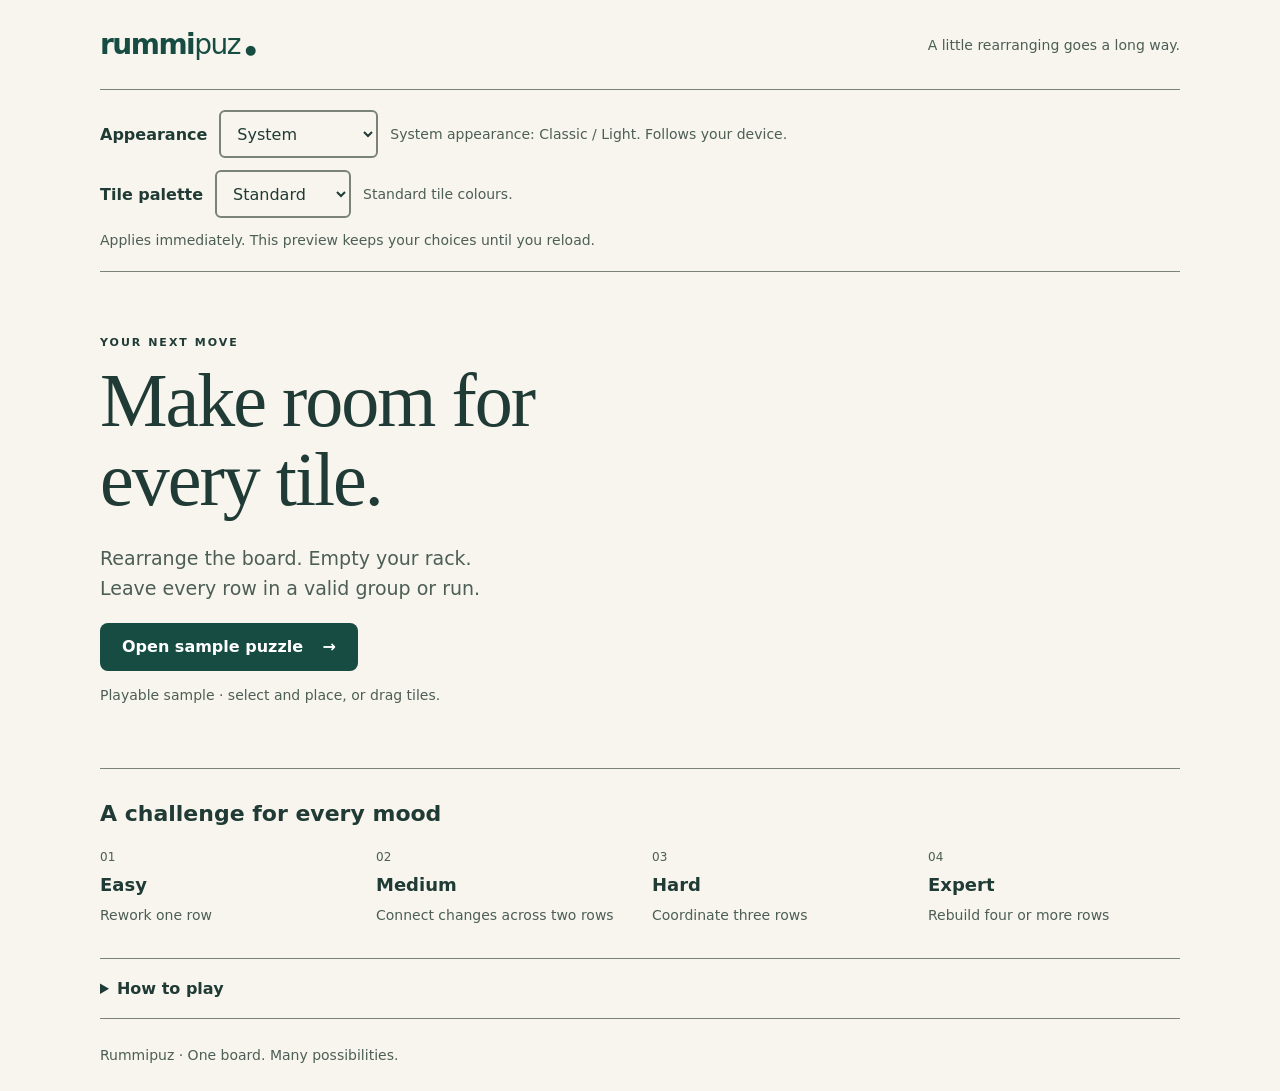
==== app/index.html @ a9812926 "Add mouse controls" ====
<!doctype html>
<html lang="en">
  <head>
    <meta charset="utf-8">
    <meta name="viewport" content="width=device-width, initial-scale=1">
    <meta name="theme-color" content="#174c43">
    <meta name="description" content="Rummipuz — rearrange the board, empty your rack.">
    <title>Rummipuz</title>
    <link rel="stylesheet" href="./styles.css">
    <script type="module" src="./main.js"></script>
  </head>
  <body>
    <header class="app-header">
      <a class="wordmark" href="./" aria-label="Rummipuz home">rummi<span>puz</span><span class="logo-dot" aria-hidden="true">●</span></a>
      <span class="header-note">A little rearranging goes a long way.</span>
    </header>
    <main>
      <section class="appearance" aria-labelledby="appearance-title">
        <label id="appearance-title" for="appearance-mode">Appearance</label>
        <select id="appearance-mode" aria-describedby="appearance-status appearance-note">
          <option value="system" selected>System</option>
          <option value="light">Classic / Light</option>
          <option value="dark">Dark</option>
          <option value="high-contrast">High Contrast</option>
        </select>
        <p id="appearance-status" role="status">System appearance follows your device.</p>
        <div class="palette-setting">
          <label for="tile-palette">Tile palette</label>
          <select id="tile-palette" aria-describedby="palette-status appearance-note">
            <option value="standard" selected>Standard</option>
            <option value="alternative">Alternative</option>
          </select>
          <p id="palette-status" role="status">Standard tile colours.</p>
        </div>
        <p id="appearance-note">Applies immediately. This preview keeps your choices until you reload.</p>
      </section>
      <section class="intro" aria-labelledby="page-title">
        <p class="eyebrow">YOUR NEXT MOVE</p>
        <h1 id="page-title">Make room for<br>every tile.</h1>
        <p class="lead">Rearrange the board. Empty your rack.<br>Leave every row in a valid group or run.</p>
        <button id="open-sample" type="button">Open sample puzzle <span aria-hidden="true">→</span></button>
        <p class="preview-note">Playable sample · select and place, or drag tiles.</p>
      </section>

      <section id="puzzle" class="puzzle" aria-labelledby="puzzle-title" hidden>
        <div class="puzzle-heading">
          <div><p class="eyebrow">SAMPLE PUZZLE</p><h2 id="puzzle-title">Easy · rework one row</h2></div>
          <p class="rack-count"><strong id="rack-count">0</strong> tiles in rack</p>
        </div>
        <p id="load-status" role="status" aria-live="polite"></p>
        <div id="puzzle-content" hidden>
          <p id="selection-status" role="status"></p>
          <div class="play-actions">
            <button id="undo-move" type="button" disabled>Undo</button>
            <button id="reset-puzzle" type="button" disabled>Reset</button>
            <button id="check-puzzle" type="button">Check</button>
            <button id="cancel-selection" type="button" disabled>Cancel selection</button>
          </div>
          <div id="reset-confirmation" class="reset-confirmation" role="group" aria-labelledby="reset-question" hidden>
            <p id="reset-question">Restart this puzzle?</p>
            <button id="confirm-reset" type="button">Restart</button>
            <button id="keep-playing" type="button">Keep playing</button>
          </div>
          <div class="tile-key">
            <p id="tile-key-description">Each colour has its own symbol and name on every tile.</p>
            <ul id="tile-legend" class="tile-legend" aria-label="Tile colours" aria-describedby="tile-key-description"></ul>
          </div>
          <section class="board" aria-labelledby="board-title">
            <h3 id="board-title">Board</h3>
            <div id="board-rows"></div>
            <button id="new-row" class="placement new-row" type="button" data-destination='{"area":"new-row"}' disabled>New row</button>
          </section>
          <section class="rack" aria-labelledby="rack-title">
            <h3 id="rack-title">Your rack</h3>
            <div class="rack-scroll" tabindex="0" role="region" aria-label="Rack tiles">
              <ul id="rack-tiles" class="tile-row" aria-label="Tiles in your rack"></ul>
            </div>
          </section>
          <p class="seed-label">Replay code <code id="replay-code"></code></p>
        </div>
      </section>

      <section class="difficulty" aria-labelledby="difficulty-title">
        <h2 id="difficulty-title">A challenge for every mood</h2>
        <ul class="tier-list">
          <li><span class="tier-number">01</span><strong>Easy</strong><span>Rework one row</span></li>
          <li><span class="tier-number">02</span><strong>Medium</strong><span>Connect changes across two rows</span></li>
          <li><span class="tier-number">03</span><strong>Hard</strong><span>Coordinate three rows</span></li>
          <li><span class="tier-number">04</span><strong>Expert</strong><span>Rebuild four or more rows</span></li>
        </ul>
      </section>
      <details class="rules">
        <summary>How to play</summary>
        <div>
          <p>A <strong>group</strong> is three or four tiles with the same number and different colours. A <strong>run</strong> is at least three consecutive numbers of one colour, ordered from low to high.</p>
          <p>Split, extend, and rearrange rows to use every tile. Matching copies are separate tiles. A row can be temporarily invalid while you work; to finish, every row must be valid and your rack must be empty.</p>
          <p>Numbers run from 1 to 13 without wrapping. There are no jokers or opening-point requirement.</p>
        </div>
      </details>
      <noscript><p class="no-script">Enable JavaScript to open the sample puzzle.</p></noscript>
    </main>
    <footer>Rummipuz <span aria-hidden="true">·</span> One board. Many possibilities.</footer>
  </body>
</html>
---- app/styles.css ----
:root {
  color-scheme: light;
  font-family: system-ui, -apple-system, BlinkMacSystemFont, "Segoe UI", sans-serif;
  color: var(--text);
  background: var(--page);
  font-synthesis: none;
  --page: #f7f5ed;
  --text: #203b35;
  --accent: #174c43;
  --muted: #4c5e56;
  --line: #7b8276;
  --button: #174c43;
  --button-hover: #226357;
  --button-text: #ffffff;
  --board: #174c43;
  --board-text: #f7f5ed;
  --rack: #e9e0cf;
  --tile: #fffdf5;
  --tile-border: #7b776c;
  --tile-shadow: 0 3px 0 #c9c7b8;
  --focus: #984700;
  --ink-black: #232b30;
  --ink-blue: #1858a3;
  --ink-red: #ac2637;
  --ink-orange: #984700;
  --selection: #174c43;
}
:root[data-theme="dark"] {
  color-scheme: dark;
  --page: #202624;
  --text: #f0eee5;
  --accent: #a9dec8;
  --muted: #c1cbc5;
  --line: #84988e;
  --button: #a9dec8;
  --button-hover: #c7eddd;
  --button-text: #172b24;
  --board: #10392f;
  --board-text: #f0eee5;
  --rack: #303c36;
  --tile: #eee9dc;
  --tile-border: #777266;
  --tile-shadow: 0 3px 0 #7b776c;
  --focus: #ffd08a;
}
:root[data-theme="high-contrast"] {
  color-scheme: light;
  --page: #ffffff;
  --text: #000000;
  --accent: #000000;
  --muted: #000000;
  --line: #000000;
  --button: #000000;
  --button-hover: #292929;
  --button-text: #ffffff;
  --board: #ffffff;
  --board-text: #000000;
  --rack: #ffffff;
  --tile: #ffffff;
  --tile-border: #000000;
  --tile-shadow: none;
  --focus: #000000;
}
:root[data-palette="alternative"] {
  --ink-black: #232b30;
  --ink-blue: #005a8d;
  --ink-red: #783e87;
  --ink-orange: #875300;
}
* { box-sizing: border-box; }
body { margin: 0; }
[hidden] { display: none !important; }
button, summary, a, select { -webkit-tap-highlight-color: transparent; }
:focus-visible { outline: 3px solid var(--focus); outline-offset: 5px; }
.app-header, main, footer { width: min(1080px, calc(100% - 48px)); margin-inline: auto; }
.app-header { display: flex; justify-content: space-between; align-items: center; gap: 20px; padding-block: 28px; border-bottom: 1px solid var(--line); }
.wordmark { color: var(--accent); text-decoration: none; font-size: 28px; font-weight: 800; letter-spacing: -1.5px; }
.wordmark > span:first-child { font-weight: 400; }
.logo-dot { color: var(--accent); font-size: 13px; margin-left: 5px; }
.header-note, .preview-note, .seed-label, footer { color: var(--muted); font-size: 14px; }
.intro { padding-block: 64px 48px; }
.eyebrow { margin: 0 0 12px; font-size: 11px; font-weight: 750; letter-spacing: 2px; }
h1 { font-family: Georgia, "Times New Roman", serif; font-size: clamp(44px, 7vw, 76px); font-weight: 400; line-height: 1.04; letter-spacing: -2px; margin: 0 0 24px; }
.lead { color: var(--muted); font-size: 19px; line-height: 1.6; }
button { min-height: 48px; padding: 12px 22px; border: 0; border-radius: 8px; font: inherit; font-weight: 650; cursor: pointer; background: var(--button); color: var(--button-text); }
button:hover { background: var(--button-hover); }
button:disabled { cursor: default; opacity: .65; }
#open-sample:disabled { cursor: wait; }
#open-sample span { margin-left: 14px; }
.preview-note { line-height: 1.5; }
h2 { font-size: 22px; font-weight: 650; margin: 0; }
h3 { font-size: 13px; margin: 0 0 16px; font-weight: 650; }
.puzzle { margin-bottom: 44px; }
.puzzle-heading { display: flex; align-items: center; justify-content: space-between; gap: 20px; margin-bottom: 20px; }
.puzzle-heading .eyebrow { color: var(--muted); }
.rack-count { color: var(--muted); white-space: nowrap; }
.rack-count strong { color: var(--accent); font-size: 24px; }
.board { background: var(--board); color: var(--board-text); padding: 24px; border-radius: 14px 14px 0 0; }
.tile-key { margin-block: 20px; }
.tile-key p { color: var(--muted); line-height: 1.5; }
.tile-legend { display: flex; flex-wrap: wrap; gap: 12px; padding: 0; margin: 0; list-style: none; }
.legend-item { display: flex; align-items: center; gap: 8px; padding: 8px 12px; border: 1px solid var(--tile-border); border-radius: 6px; background: var(--tile); font-size: 14px; font-weight: 650; }
.legend-item > span:first-child { font-family: Arial, sans-serif; font-size: 20px; }
.board-row { overflow-x: auto; padding: 8px 4px 16px; }
.board-row-label { margin: 0 0 8px; font-size: 12px; font-weight: 650; }
.board-row:focus-visible, .rack-scroll:focus-visible { outline: 3px solid currentColor; outline-offset: 2px; }
.tile-row { display: flex; gap: 8px; list-style: none; padding: 4px; margin: 0; width: max-content; min-width: 100%; }
.tile { flex: 0 0 64px; width: 64px; height: 94px; background: var(--tile); border: 1px solid var(--tile-border); border-radius: 6px; box-shadow: var(--tile-shadow); display: flex; flex-direction: column; align-items: center; justify-content: center; gap: 3px; }
.tile-value { font-size: 34px; font-weight: 750; line-height: 1.1; font-variant-numeric: lining-nums tabular-nums; }
.tile-symbol { font-family: Arial, sans-serif; font-size: 20px; line-height: 1; }
.tile-name { font-size: 12px; font-weight: 650; line-height: 1.4; }
.tile-black { color: var(--ink-black); }
.tile-blue { color: var(--ink-blue); }
.tile-red { color: var(--ink-red); }
.tile-orange { color: var(--ink-orange); }
.tile-slot { flex: 0 0 64px; }
button.tile { padding: 0; font: inherit; cursor: grab; }
button.tile:hover { background: var(--tile); }
button.tile:disabled { opacity: 1; cursor: default; }
button.tile[aria-pressed="true"] { outline: 3px solid var(--selection); outline-offset: -5px; }
button.tile:focus-visible { outline: 3px solid var(--focus); outline-offset: 2px; }
.board button.tile:focus-visible { outline-color: var(--board-text); }
.placement-slot { display: flex; align-items: center; flex: 0 0 40px; }
.placement { padding: 0; min-width: 40px; min-height: 56px; border: 2px dashed var(--board-text); background: var(--board); color: var(--board-text); font-size: 22px; }
.placement:hover { background: var(--board); }
.placement:disabled { opacity: 1; cursor: default; border-style: dotted; }
.board .placement:focus-visible { outline-color: var(--board-text); }
.rack .placement { background: var(--rack); color: var(--text); border-color: var(--text); }
.new-row { margin-top: 16px; padding: 8px 16px; font-size: 16px; }
.play-actions { display: flex; flex-wrap: wrap; gap: 12px; }
#selection-status { line-height: 1.5; }
#load-status { font-size: clamp(20px, 2.4vw, 26px); font-weight: 750; line-height: 1.4; padding: 16px 20px; border-left: 4px solid var(--accent); background: var(--rack); color: var(--text); }
#load-status:empty { display: none; }
.reset-confirmation { border: 2px solid var(--line); padding: 16px; margin-block: 16px; }
.reset-confirmation button { margin: 4px; }
.rack { background: var(--rack); padding: 24px; border-radius: 0 0 14px 14px; }
.rack-scroll { overflow-x: auto; padding: 8px 4px; }
.seed-label { line-height: 1.7; }
code { font-size: 12px; overflow-wrap: anywhere; }
.difficulty { border-top: 1px solid var(--line); padding-block: 32px; }
.tier-list { display: grid; grid-template-columns: repeat(4, 1fr); gap: 24px; padding: 0; margin: 24px 0 0; list-style: none; }
.tier-list li { display: flex; flex-direction: column; gap: 10px; }
.tier-number { color: var(--muted); font-size: 12px; }
.tier-list strong { font-size: 18px; }
.tier-list li > span:last-child { color: var(--muted); font-size: 14px; line-height: 1.5; }
.rules { border-block: 1px solid var(--line); }
summary { cursor: pointer; padding-block: 20px; font-weight: 650; min-height: 48px; }
.rules div { max-width: 740px; color: var(--muted); line-height: 1.7; padding-bottom: 12px; }
footer { padding-block: 28px; }
@media (forced-colors: active) {
  .tile, .legend-item { border: 2px solid CanvasText; box-shadow: none; }
}
@media (max-width: 700px) {
  .app-header, main, footer { width: calc(100% - 32px); }
  .header-note { display: none; }
  .intro { padding-block: 40px 32px; }
  .tier-list { grid-template-columns: repeat(2, 1fr); }
  .puzzle-heading { align-items: start; flex-direction: column; gap: 8px; }
  .rack-count { margin: 0; }
  .board, .rack { padding: 16px; }
}

.appearance { display: flex; align-items: center; flex-wrap: wrap; gap: 12px; padding-block: 20px; border-bottom: 1px solid var(--line); }
.appearance label { font-weight: 650; }
.appearance select { min-height: 48px; max-width: 100%; padding: 10px 12px; font: inherit; color: var(--text); background: var(--page); border: 2px solid var(--line); border-radius: 6px; }
.appearance p { margin: 0; color: var(--muted); font-size: 14px; line-height: 1.5; }
.palette-setting { display: flex; align-items: center; flex-wrap: wrap; gap: 12px; flex-basis: 100%; }
#appearance-note { flex-basis: 100%; }
:root[data-theme="high-contrast"] .board,
:root[data-theme="high-contrast"] .rack { border: 2px solid var(--line); border-radius: 0; }
:root[data-theme="high-contrast"] .tile,
:root[data-theme="high-contrast"] .legend-item { border-width: 2px; border-radius: 0; }
:root[data-theme="high-contrast"] .tile-value { font-weight: 900; }
:root[data-theme="high-contrast"] button { border: 2px solid var(--line); border-radius: 0; }
:root[data-theme="high-contrast"] :focus-visible { outline-width: 4px; }
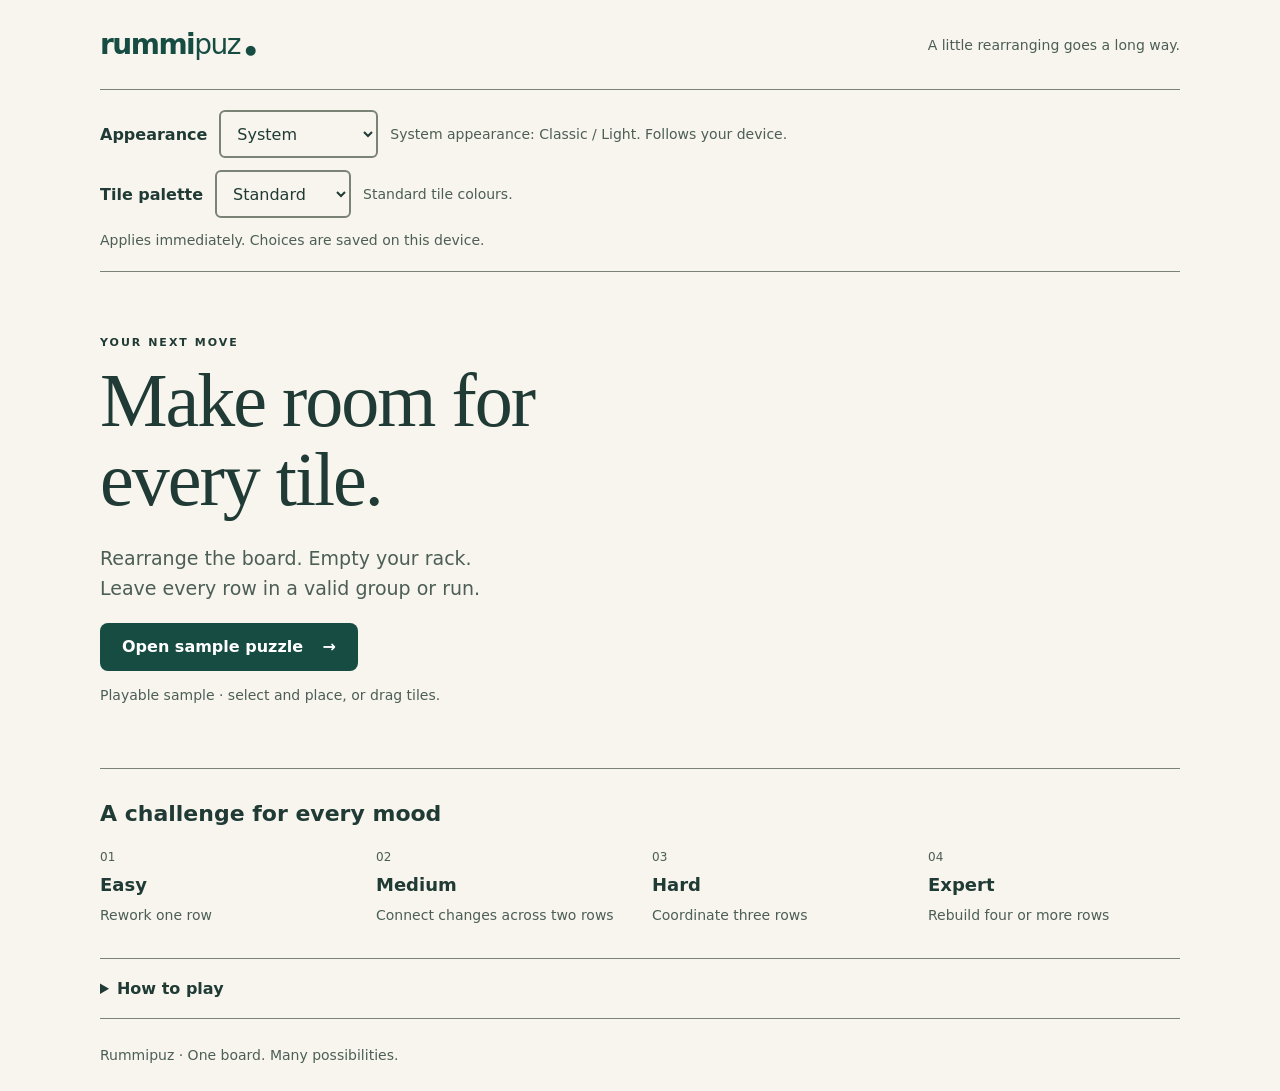
==== commit 66e222bf: "Persist appearance preferences" ====
--- a/app/index.html
+++ b/app/index.html
@@ -32,7 +32,7 @@
           </select>
           <p id="palette-status" role="status">Standard tile colours.</p>
         </div>
-        <p id="appearance-note">Applies immediately. This preview keeps your choices until you reload.</p>
+        <p id="appearance-note" role="status">Applies immediately. Choices are saved on this device.</p>
       </section>
       <section class="intro" aria-labelledby="page-title">
         <p class="eyebrow">YOUR NEXT MOVE</p>
@@ -40,6 +40,7 @@
         <p class="lead">Rearrange the board. Empty your rack.<br>Leave every row in a valid group or run.</p>
         <button id="open-sample" type="button">Open sample puzzle <span aria-hidden="true">→</span></button>
         <p class="preview-note">Playable sample · select and place, or drag tiles.</p>
+        <p id="progress-status" class="preview-note" role="status"></p>
       </section>
 
       <section id="puzzle" class="puzzle" aria-labelledby="puzzle-title" hidden>
--- a/app/styles.css
+++ b/app/styles.css
@@ -102,6 +102,12 @@
 .legend-item { display: flex; align-items: center; gap: 8px; padding: 8px 12px; border: 1px solid var(--tile-border); border-radius: 6px; background: var(--tile); font-size: 14px; font-weight: 650; }
 .legend-item > span:first-child { font-family: Arial, sans-serif; font-size: 20px; }
 .board-row { overflow-x: auto; padding: 8px 4px 16px; }
+.tile-scroll-controls { display: flex; align-items: center; gap: 8px; min-width: 0; }
+.tile-scroll-controls > .board-row, .tile-scroll-controls > .rack-scroll { flex: 1 1 auto; min-width: 0; }
+.scroll-arrow { flex: 0 0 48px; width: 48px; min-height: 48px; padding: 0; font-size: 32px; line-height: 1; }
+.board .scroll-arrow { color: var(--board); background: var(--board-text); }
+.board .scroll-arrow:hover { color: var(--board); background: var(--board-text); }
+.board .scroll-arrow:focus-visible { outline-color: var(--board-text); }
 .board-row-label { margin: 0 0 8px; font-size: 12px; font-weight: 650; }
 .board-row:focus-visible, .rack-scroll:focus-visible { outline: 3px solid currentColor; outline-offset: 2px; }
 .tile-row { display: flex; gap: 8px; list-style: none; padding: 4px; margin: 0; width: max-content; min-width: 100%; }
@@ -114,19 +120,23 @@
 .tile-red { color: var(--ink-red); }
 .tile-orange { color: var(--ink-orange); }
 .tile-slot { flex: 0 0 64px; }
-button.tile { padding: 0; font: inherit; cursor: grab; }
+button.tile { padding: 0; font: inherit; cursor: grab; touch-action: none; user-select: none; -webkit-user-select: none; -webkit-touch-callout: none; }
 button.tile:hover { background: var(--tile); }
 button.tile:disabled { opacity: 1; cursor: default; }
 button.tile[aria-pressed="true"] { outline: 3px solid var(--selection); outline-offset: -5px; }
 button.tile:focus-visible { outline: 3px solid var(--focus); outline-offset: 2px; }
 .board button.tile:focus-visible { outline-color: var(--board-text); }
-.placement-slot { display: flex; align-items: center; flex: 0 0 40px; }
-.placement { padding: 0; min-width: 40px; min-height: 56px; border: 2px dashed var(--board-text); background: var(--board); color: var(--board-text); font-size: 22px; }
+.placement-slot { display: flex; align-items: center; flex: 0 0 48px; }
+.placement { padding: 0; min-width: 48px; min-height: 56px; border: 2px dashed var(--board-text); background: var(--board); color: var(--board-text); font-size: 22px; }
 .placement:hover { background: var(--board); }
 .placement:disabled { opacity: 1; cursor: default; border-style: dotted; }
 .board .placement:focus-visible { outline-color: var(--board-text); }
 .rack .placement { background: var(--rack); color: var(--text); border-color: var(--text); }
 .new-row { margin-top: 16px; padding: 8px 16px; font-size: 16px; }
+.touch-source { cursor: grabbing; }
+.touch-preview { position: fixed; z-index: 1000; pointer-events: none; transform: translate(-50%, calc(-100% - 24px)); }
+.board .touch-destination { outline: 4px solid var(--board-text); outline-offset: 3px; border-style: solid; }
+.rack .touch-destination { outline: 4px solid var(--text); outline-offset: 3px; border-style: solid; }
 .play-actions { display: flex; flex-wrap: wrap; gap: 12px; }
 #selection-status { line-height: 1.5; }
 #load-status { font-size: clamp(20px, 2.4vw, 26px); font-weight: 750; line-height: 1.4; padding: 16px 20px; border-left: 4px solid var(--accent); background: var(--rack); color: var(--text); }
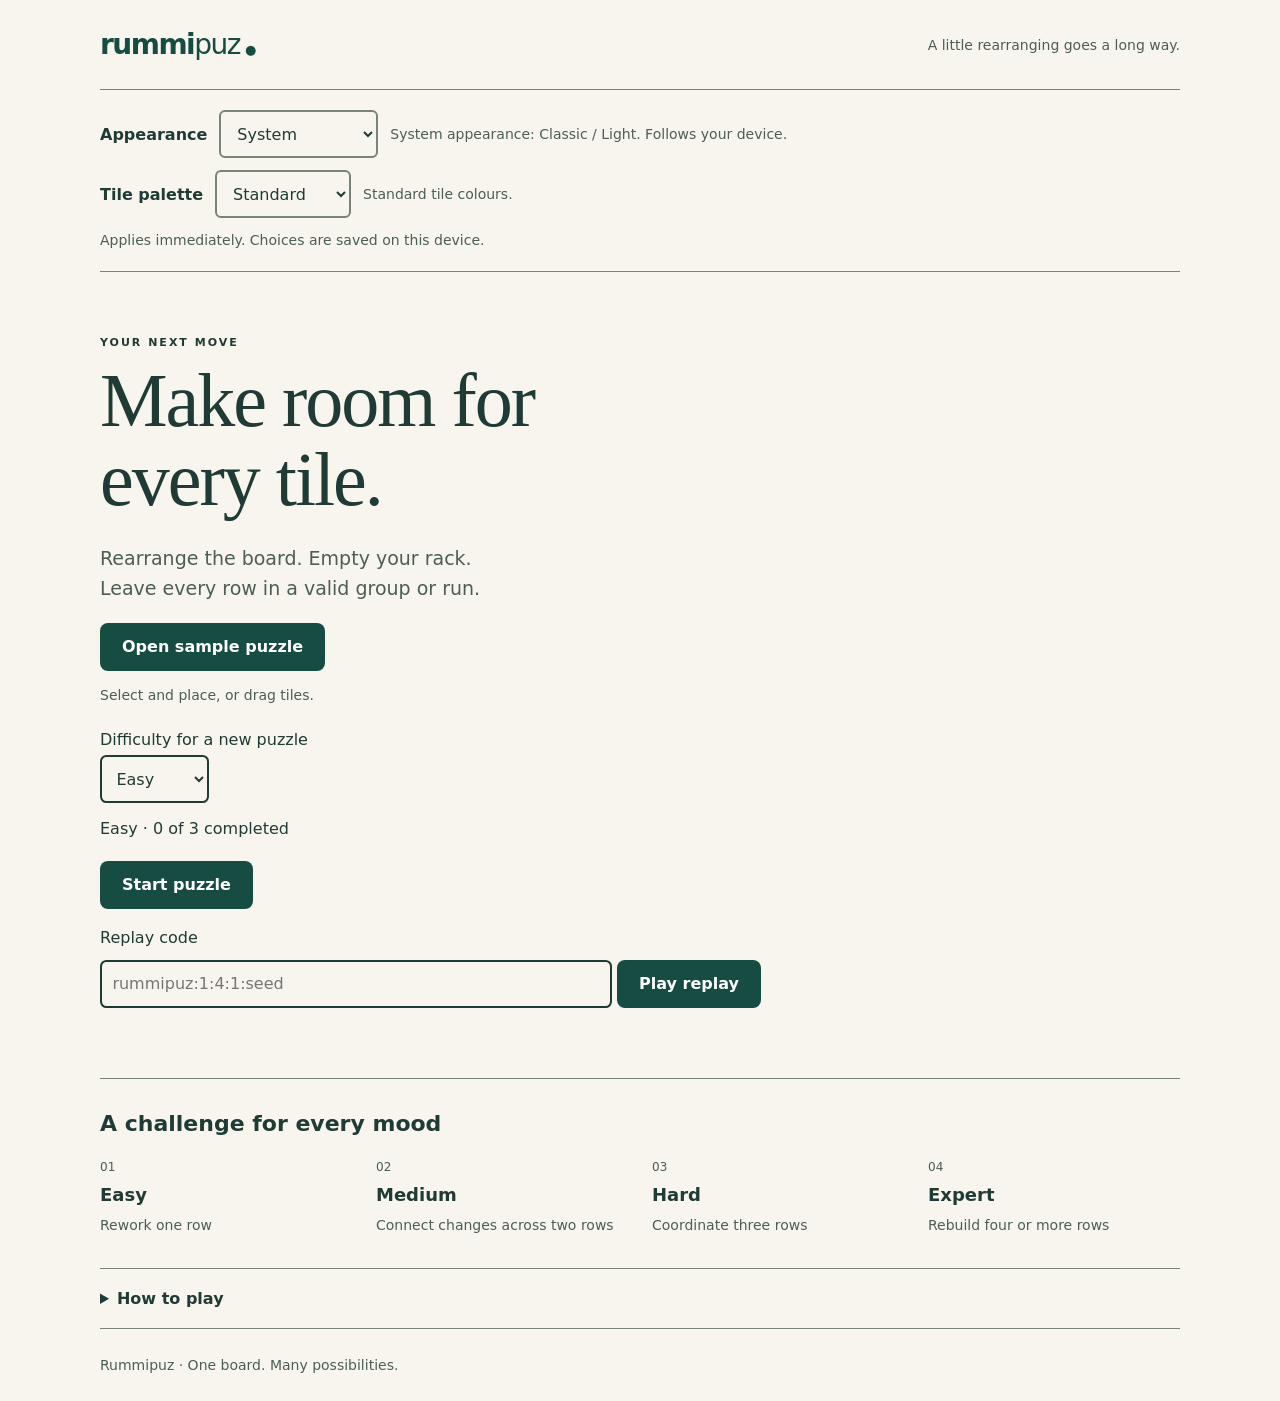
==== commit f78c15be: "Make it playable" ====
--- a/app/index.html
+++ b/app/index.html
@@ -39,16 +39,44 @@
         <h1 id="page-title">Make room for<br>every tile.</h1>
         <p class="lead">Rearrange the board. Empty your rack.<br>Leave every row in a valid group or run.</p>
         <button id="open-sample" type="button">Open sample puzzle <span aria-hidden="true">→</span></button>
-        <p class="preview-note">Playable sample · select and place, or drag tiles.</p>
+        <p class="preview-note">Select and place, or drag tiles.</p>
+        <div class="puzzle-navigation">
+          <label for="difficulty-choice">Difficulty for a new puzzle</label>
+          <select id="difficulty-choice">
+            <option value="1">Easy</option><option value="2">Medium</option>
+            <option value="3">Hard</option><option value="4">Expert</option>
+          </select>
+          <p id="difficulty-credit" role="status"></p>
+          <button id="start-puzzle" type="button">Start puzzle</button>
+          <form id="replay-form">
+            <label for="replay-input">Replay code</label>
+            <input id="replay-input" type="text" maxlength="110" placeholder="rummipuz:1:4:1:seed" spellcheck="false" autocapitalize="none" autocomplete="off">
+            <button id="play-replay" type="submit">Play replay</button>
+          </form>
+          <div id="replace-confirmation" class="reset-confirmation" hidden>
+            <p>Leave this puzzle and start another? The current arrangement will be replaced once the new puzzle is ready.</p>
+            <button id="replace-puzzle" type="button">Start another</button>
+            <button id="cancel-replace" type="button">Keep playing</button>
+          </div>
+          <p id="preparation-status" role="status" aria-live="polite"></p>
+          <button id="cancel-preparation" type="button" hidden>Cancel preparation</button>
+          <button id="retry-preparation" type="button" hidden>Retry</button>
+        </div>
         <p id="progress-status" class="preview-note" role="status"></p>
       </section>
 
       <section id="puzzle" class="puzzle" aria-labelledby="puzzle-title" hidden>
         <div class="puzzle-heading">
-          <div><p class="eyebrow">SAMPLE PUZZLE</p><h2 id="puzzle-title">Easy · rework one row</h2></div>
+          <div><p class="eyebrow">YOUR PUZZLE</p><h2 id="puzzle-title">Easy · rework one row</h2></div>
           <p class="rack-count"><strong id="rack-count">0</strong> tiles in rack</p>
         </div>
         <p id="load-status" role="status" aria-live="polite"></p>
+        <div class="play-actions">
+          <button id="next-puzzle" type="button" hidden>Next Puzzle</button>
+          <button id="change-difficulty" type="button">Change difficulty</button>
+          <button id="open-replay" type="button">Replay puzzle</button>
+        </div>
+        <p id="next-description" role="status" hidden></p>
         <div id="puzzle-content" hidden>
           <p id="selection-status" role="status"></p>
           <div class="play-actions">
@@ -78,6 +106,7 @@
             </div>
           </section>
           <p class="seed-label">Replay code <code id="replay-code"></code></p>
+          <button id="copy-replay" type="button">Copy replay code</button>
         </div>
       </section>
 
--- a/app/styles.css
+++ b/app/styles.css
@@ -183,3 +183,20 @@
 :root[data-theme="high-contrast"] .tile-value { font-weight: 900; }
 :root[data-theme="high-contrast"] button { border: 2px solid var(--line); border-radius: 0; }
 :root[data-theme="high-contrast"] :focus-visible { outline-width: 4px; }
+
+/* Puzzle preparation controls share the existing typography and palette. */
+.puzzle-navigation { margin-top: 1.5rem; }
+.puzzle-navigation label { display: block; margin: .8rem 0 .4rem; }
+.puzzle-navigation select, .puzzle-navigation input {
+  font: inherit;
+  color: var(--text);
+  background: var(--page);
+  border: 2px solid currentColor;
+  border-radius: .4rem;
+  padding: .65rem;
+  min-height: 48px;
+  max-width: 100%;
+}
+.puzzle-navigation input { width: min(100%, 32rem); }
+.puzzle-navigation button { margin: .4rem .4rem .4rem 0; }
+.puzzle-navigation p { max-width: 42rem; }
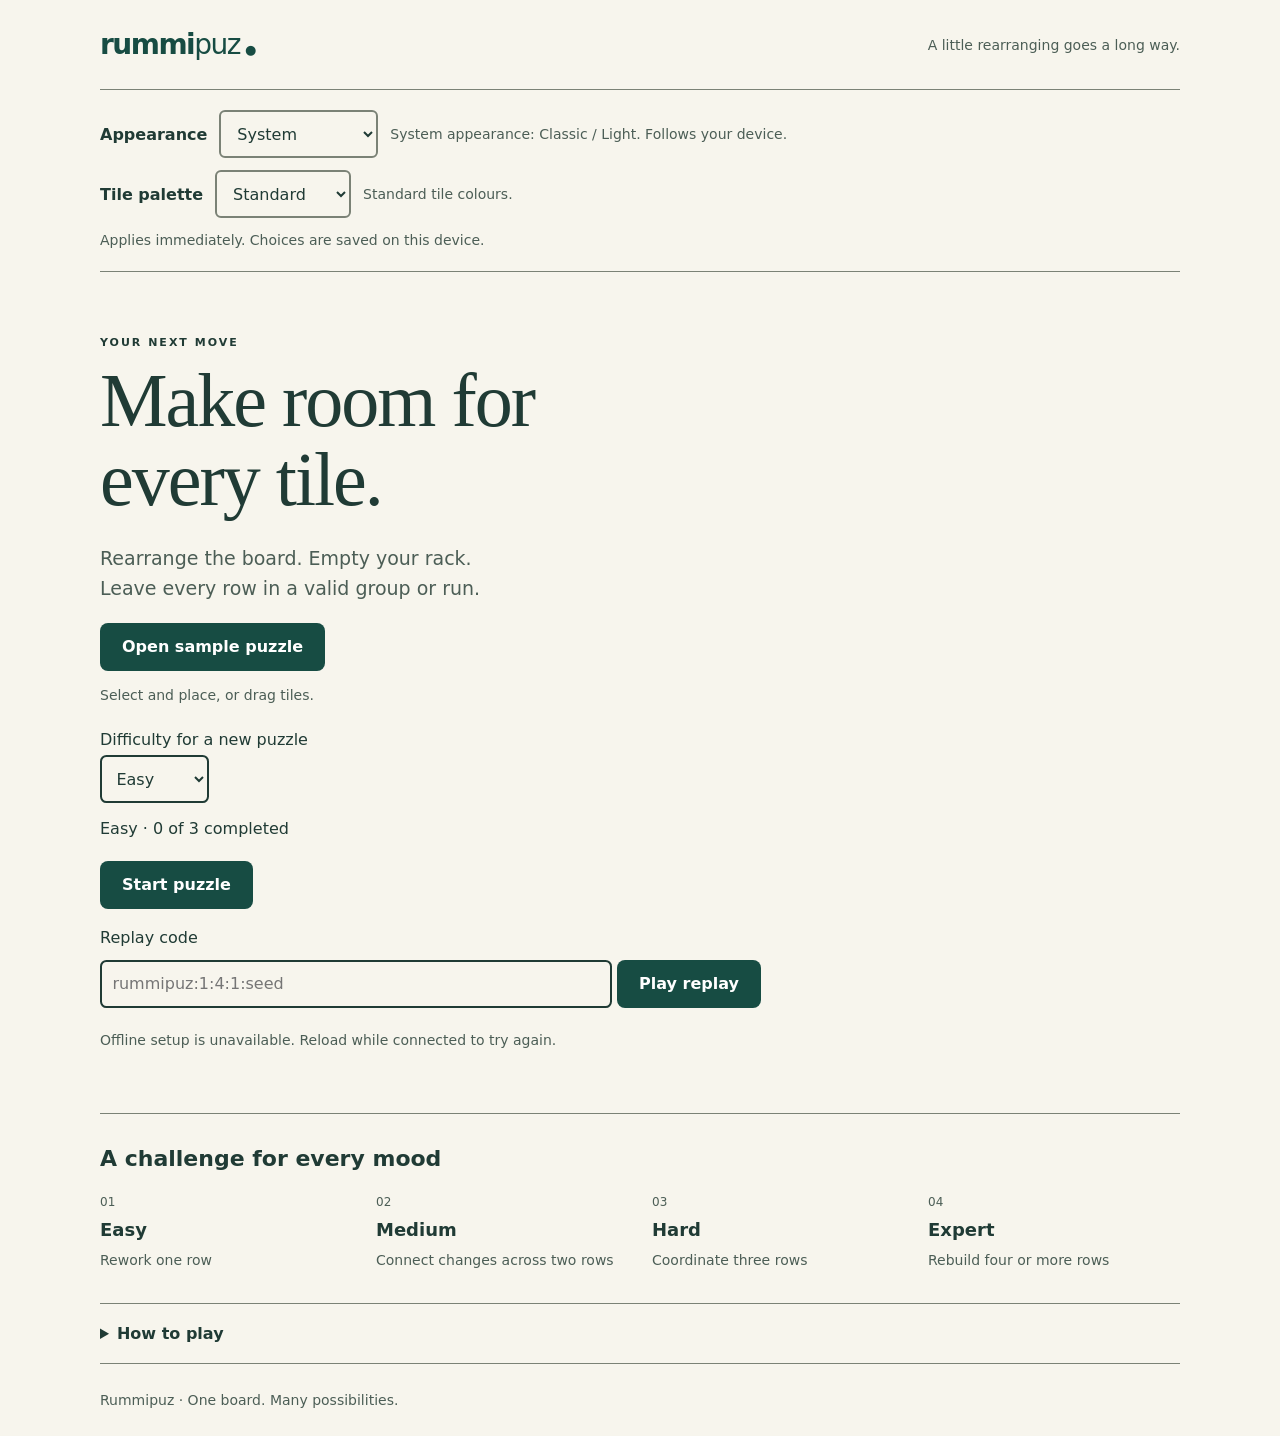
==== commit d8338f94: "Make it a PWA" ====
--- a/app/index.html
+++ b/app/index.html
@@ -6,6 +6,10 @@
     <meta name="theme-color" content="#174c43">
     <meta name="description" content="Rummipuz — rearrange the board, empty your rack.">
     <title>Rummipuz</title>
+    <link rel="manifest" href="./manifest.webmanifest">
+    <link rel="icon" href="./icons/icon.svg" type="image/svg+xml">
+    <link rel="apple-touch-icon" href="./icons/apple-touch-icon.png">
+    <meta name="apple-mobile-web-app-title" content="Rummipuz">
     <link rel="stylesheet" href="./styles.css">
     <script type="module" src="./main.js"></script>
   </head>
@@ -63,6 +67,7 @@
           <button id="retry-preparation" type="button" hidden>Retry</button>
         </div>
         <p id="progress-status" class="preview-note" role="status"></p>
+        <p id="offline-status" class="preview-note" role="status"></p>
       </section>
 
       <section id="puzzle" class="puzzle" aria-labelledby="puzzle-title" hidden>
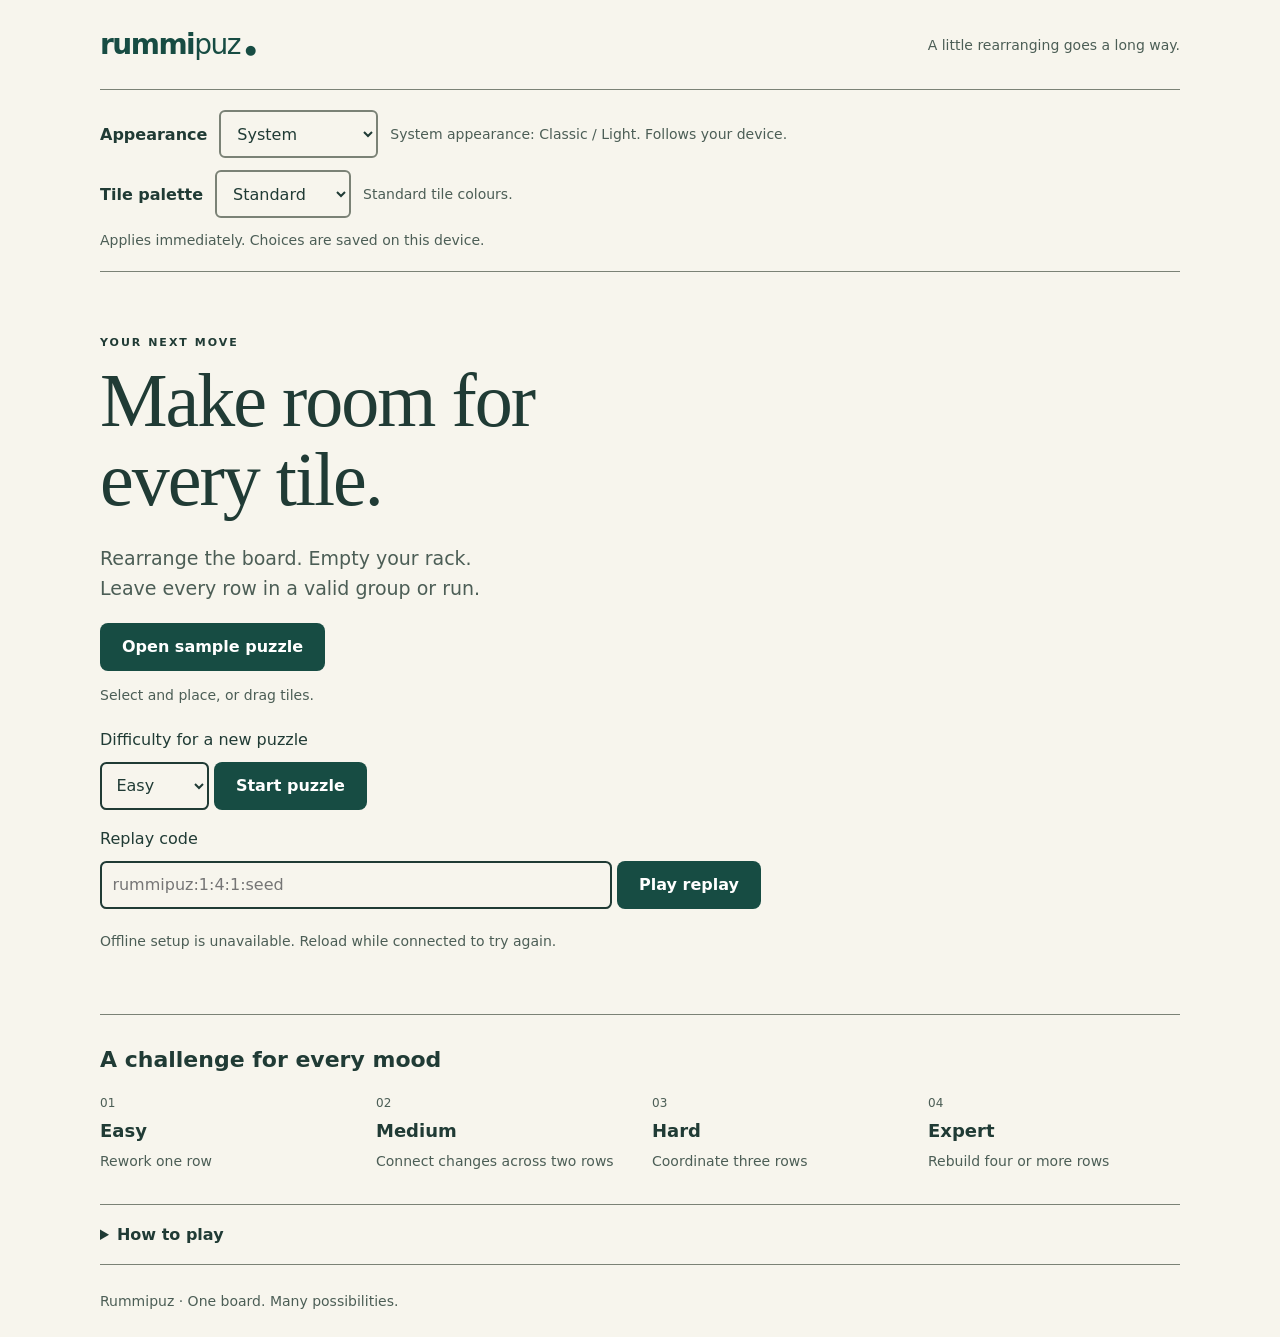
==== commit 20c34d37: "Remove progression" ====
--- a/app/index.html
+++ b/app/index.html
@@ -50,7 +50,6 @@
             <option value="1">Easy</option><option value="2">Medium</option>
             <option value="3">Hard</option><option value="4">Expert</option>
           </select>
-          <p id="difficulty-credit" role="status"></p>
           <button id="start-puzzle" type="button">Start puzzle</button>
           <form id="replay-form">
             <label for="replay-input">Replay code</label>
--- a/app/styles.css
+++ b/app/styles.css
@@ -21,8 +21,8 @@
   --focus: #984700;
   --ink-black: #232b30;
   --ink-blue: #1858a3;
-  --ink-red: #ac2637;
-  --ink-orange: #984700;
+  --ink-red: #b51f3e;
+  --ink-orange: #d48519;
   --selection: #174c43;
 }
 :root[data-theme="dark"] {
@@ -65,7 +65,7 @@
   --ink-black: #232b30;
   --ink-blue: #005a8d;
   --ink-red: #783e87;
-  --ink-orange: #875300;
+  --ink-orange: #d48519;
 }
 * { box-sizing: border-box; }
 body { margin: 0; }
@@ -100,7 +100,7 @@
 .tile-key p { color: var(--muted); line-height: 1.5; }
 .tile-legend { display: flex; flex-wrap: wrap; gap: 12px; padding: 0; margin: 0; list-style: none; }
 .legend-item { display: flex; align-items: center; gap: 8px; padding: 8px 12px; border: 1px solid var(--tile-border); border-radius: 6px; background: var(--tile); font-size: 14px; font-weight: 650; }
-.legend-item > span:first-child { font-family: Arial, sans-serif; font-size: 20px; }
+.legend-item > span:first-child { font-family: Arial, sans-serif; }
 .board-row { overflow-x: auto; padding: 8px 4px 16px; }
 .tile-scroll-controls { display: flex; align-items: center; gap: 8px; min-width: 0; }
 .tile-scroll-controls > .board-row, .tile-scroll-controls > .rack-scroll { flex: 1 1 auto; min-width: 0; }
@@ -114,6 +114,7 @@
 .tile { flex: 0 0 64px; width: 64px; height: 94px; background: var(--tile); border: 1px solid var(--tile-border); border-radius: 6px; box-shadow: var(--tile-shadow); display: flex; flex-direction: column; align-items: center; justify-content: center; gap: 3px; }
 .tile-value { font-size: 34px; font-weight: 750; line-height: 1.1; font-variant-numeric: lining-nums tabular-nums; }
 .tile-symbol { font-family: Arial, sans-serif; font-size: 20px; line-height: 1; }
+.tile-red .tile-symbol, .tile-orange .tile-symbol { font-size: 26px; font-weight: 800; }
 .tile-name { font-size: 12px; font-weight: 650; line-height: 1.4; }
 .tile-black { color: var(--ink-black); }
 .tile-blue { color: var(--ink-blue); }
